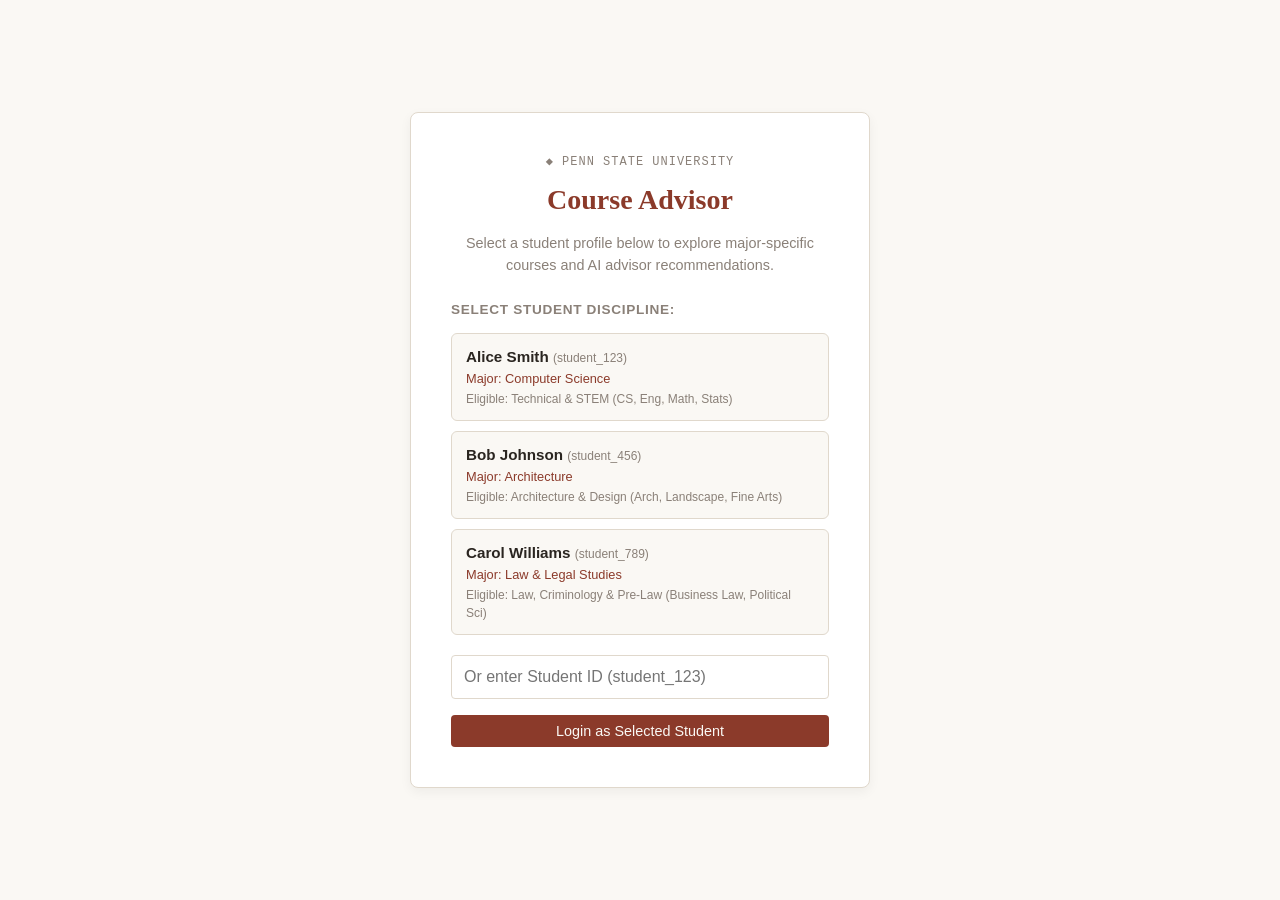
==== templates/index.html @ bd3c62d1 "feat: AI Academic Advisor — CockroachDB + AWS S3 + Multi-tier LLM ## Summary Full-stack AI-powered u" ====
<!DOCTYPE html>
<html lang="en">
<head>
    <meta charset="UTF-8">
    <meta name="viewport" content="width=device-width, initial-scale=1.0">
    <meta name="description" content="AI Course Advisor Login">
    <title>Login - AI Course Advisor</title>
    <link rel="stylesheet" href="/static/style.css?v=20260816_scroll">
    <style>
        .student-selector-title {
            font-size: 0.85rem;
            font-weight: 600;
            color: var(--muted-color);
            text-transform: uppercase;
            letter-spacing: 0.05em;
            margin: 20px 0 12px 0;
            text-align: left;
        }
        .student-cards-grid {
            display: grid;
            grid-template-columns: 1fr;
            gap: 10px;
            margin-bottom: 20px;
        }
        .student-card-option {
            border: 1px solid var(--rule-color);
            border-radius: 6px;
            padding: 12px 14px;
            background-color: var(--bg-color);
            text-align: left;
            cursor: pointer;
            transition: all 0.2s;
        }
        .student-card-option:hover {
            border-color: var(--seal-color);
            background-color: #fdfbf7;
        }
        .card-student-name {
            font-weight: 600;
            font-size: 0.95rem;
            color: var(--fg-color);
        }
        .card-student-major {
            font-size: 0.8rem;
            color: var(--seal-color);
            font-weight: 500;
        }
        .card-student-desc {
            font-size: 0.75rem;
            color: var(--muted-color);
            margin-top: 2px;
        }
    </style>
</head>
<body>
    <div class="login-container">
        <div class="login-card" style="max-width:460px;">
            <div class="login-header-mono">
                <span>◆ Penn State University</span>
            </div>
            <h1 class="login-title">Course Advisor</h1>
            <p class="login-subtitle">Select a student profile below to explore major-specific courses and AI advisor recommendations.</p>
            
            <div class="student-selector-title">Select Student Discipline:</div>
            <div class="student-cards-grid">
                <div class="student-card-option" data-id="student_123">
                    <div class="card-student-name">Alice Smith <span style="font-size:0.75rem;color:var(--muted-color);font-weight:normal">(student_123)</span></div>
                    <div class="card-student-major">Major: Computer Science</div>
                    <div class="card-student-desc">Eligible: Technical & STEM (CS, Eng, Math, Stats)</div>
                </div>
                <div class="student-card-option" data-id="student_456">
                    <div class="card-student-name">Bob Johnson <span style="font-size:0.75rem;color:var(--muted-color);font-weight:normal">(student_456)</span></div>
                    <div class="card-student-major">Major: Architecture</div>
                    <div class="card-student-desc">Eligible: Architecture & Design (Arch, Landscape, Fine Arts)</div>
                </div>
                <div class="student-card-option" data-id="student_789">
                    <div class="card-student-name">Carol Williams <span style="font-size:0.75rem;color:var(--muted-color);font-weight:normal">(student_789)</span></div>
                    <div class="card-student-major">Major: Law & Legal Studies</div>
                    <div class="card-student-desc">Eligible: Law, Criminology & Pre-Law (Business Law, Political Sci)</div>
                </div>
            </div>

            <form id="loginForm" class="login-form">
                <input type="text" id="studentId" class="form-input" placeholder="Or enter Student ID (student_123)" required>
                <button type="submit" class="btn btn-primary" id="loginBtn">Login as Selected Student</button>
                <div id="errorMessage" class="error-msg hidden"></div>
            </form>
        </div>
    </div>

    <script>
        document.addEventListener('DOMContentLoaded', function() {
            var loginForm = document.getElementById('loginForm');
            var errorMessage = document.getElementById('errorMessage');
            var loginBtn = document.getElementById('loginBtn');
            var studentIdInput = document.getElementById('studentId');

            document.querySelectorAll('.student-card-option').forEach(function(card) {
                card.addEventListener('click', function() {
                    var id = this.getAttribute('data-id');
                    studentIdInput.value = id;
                    doLogin(id);
                });
            });

            loginForm.addEventListener('submit', function(e) {
                e.preventDefault();
                var studentId = studentIdInput.value.trim();
                if (!studentId) {
                    showError("Please select or enter a Student ID");
                    return;
                }
                doLogin(studentId);
            });

            function doLogin(studentId) {
                loginBtn.disabled = true;
                loginBtn.textContent = "Loading...";
                errorMessage.classList.add('hidden');

                fetch('/api/login', {
                    method: 'POST',
                    headers: { 'Content-Type': 'application/json' },
                    body: JSON.stringify({ student_id: studentId })
                })
                .then(function(response) {
                    if (!response.ok) throw new Error('Login failed');
                    return response.json();
                })
                .then(function(data) {
                    sessionStorage.setItem('student_id', studentId);
                    if(data && data.student) {
                        if(data.student.name) sessionStorage.setItem('student_name', data.student.name);
                        if(data.student.major) sessionStorage.setItem('student_major', data.student.major);
                        if(data.student.sample_prompts) sessionStorage.setItem('sample_prompts', JSON.stringify(data.student.sample_prompts));
                    }
                    if(data && data.completed_courses) {
                        sessionStorage.setItem('completed_courses', JSON.stringify(data.completed_courses));
                    }
                    if(data && data.upcoming_term) {
                        sessionStorage.setItem('upcoming_term', data.upcoming_term);
                    }
                    window.location.href = '/advisor?student_id=' + encodeURIComponent(studentId);
                })
                .catch(function(error) {
                    showError('Invalid Student ID or server error.');
                    loginBtn.disabled = false;
                    loginBtn.textContent = "Login as Selected Student";
                });
            }

            function showError(msg) {
                errorMessage.textContent = msg;
                errorMessage.classList.remove('hidden');
            }
        });
    </script>
</body>
</html>
---- static/style.css ----
/* CSS Variables */
:root {
    --bg-color: #faf8f4;
    --fg-color: #2a2520;
    --muted-color: #8a8078;
    --seal-color: #8b3a2a;
    --seal-fg: #faf8f4;
    --rule-color: #e0d8cc;
    --card-bg: #ffffff;
    --font-serif: Georgia, 'Times New Roman', serif;
    --font-sans: -apple-system, BlinkMacSystemFont, 'Segoe UI', sans-serif;
    --font-mono: 'Courier New', monospace;
}

/* Reset */
* {
    box-sizing: border-box;
    margin: 0;
    padding: 0;
}

body {
    font-family: var(--font-sans);
    background-color: var(--bg-color);
    color: var(--fg-color);
    line-height: 1.5;
    margin: 0;
}

.hidden {
    display: none !important;
}

/* Scrollbar */
::-webkit-scrollbar {
    width: 8px;
}
::-webkit-scrollbar-track {
    background: transparent;
}
::-webkit-scrollbar-thumb {
    background: var(--rule-color);
    border-radius: 4px;
}
::-webkit-scrollbar-thumb:hover {
    background: var(--muted-color);
}

/* Header */
.app-header {
    display: flex;
    justify-content: space-between;
    align-items: center;
    padding: 16px 24px;
    background-color: var(--card-bg);
    border-bottom: 1px solid var(--rule-color);
}
.header-brand {
    font-family: var(--font-serif);
    font-size: 1.25rem;
    font-weight: 600;
    color: var(--seal-color);
    display: flex;
    align-items: center;
    gap: 8px;
}
.header-search {
    display: flex;
    align-items: center;
    background-color: var(--bg-color);
    border: 1px solid var(--rule-color);
    border-radius: 4px;
    padding: 4px 12px;
}
.header-search input {
    border: none;
    background: transparent;
    padding: 4px;
    font-family: var(--font-sans);
    outline: none;
    width: 250px;
}
.header-user {
    display: flex;
    align-items: center;
    gap: 16px;
    font-size: 0.9rem;
}

/* Buttons */
.btn {
    padding: 8px 16px;
    border-radius: 4px;
    font-family: var(--font-sans);
    font-size: 0.9rem;
    cursor: pointer;
    border: none;
    outline: none;
    transition: all 0.2s;
}
.btn-primary {
    background-color: var(--seal-color);
    color: var(--seal-fg);
}
.btn-primary:hover {
    opacity: 0.9;
}
.btn-secondary {
    background-color: transparent;
    border: 1px solid var(--rule-color);
    color: var(--fg-color);
}
.btn-secondary:hover {
    background-color: var(--bg-color);
}

/* Login Page */
.login-container {
    height: 100vh;
    display: flex;
    align-items: center;
    justify-content: center;
}
.login-card {
    background-color: var(--card-bg);
    padding: 40px;
    border-radius: 8px;
    box-shadow: 0 4px 12px rgba(0,0,0,0.05);
    border: 1px solid var(--rule-color);
    width: 100%;
    max-width: 400px;
    text-align: center;
}
.login-header-mono {
    font-family: var(--font-mono);
    font-size: 0.75rem;
    text-transform: uppercase;
    letter-spacing: 1px;
    color: var(--muted-color);
    margin-bottom: 8px;
}
.login-title {
    font-family: var(--font-serif);
    font-size: 1.75rem;
    color: var(--seal-color);
    margin-bottom: 12px;
}
.login-subtitle {
    font-size: 0.9rem;
    color: var(--muted-color);
    margin-bottom: 24px;
}
.login-form {
    display: flex;
    flex-direction: column;
    gap: 16px;
}
.form-input {
    padding: 12px;
    border: 1px solid var(--rule-color);
    border-radius: 4px;
    font-family: var(--font-sans);
    font-size: 1rem;
    width: 100%;
}
.error-msg {
    color: var(--seal-color);
    font-size: 0.85rem;
    margin-top: 8px;
}

/* Advisor Layout */
.advisor-layout {
    display: grid;
    grid-template-columns: 240px minmax(0, 1fr) 380px;
    height: calc(100vh - 65px);
    overflow: hidden;
}

/* Sidebar */
.dept-sidebar {
    background-color: var(--bg-color);
    border-right: 1px solid var(--rule-color);
    padding: 16px 0;
    overflow-y: auto;
    display: flex;
    flex-direction: column;
}
.sidebar-heading {
    font-family: var(--font-mono);
    font-size: 0.75rem;
    color: var(--muted-color);
    padding: 0 16px;
    margin-bottom: 12px;
    letter-spacing: 1px;
}
.dept-btn {
    display: flex;
    justify-content: space-between;
    align-items: center;
    padding: 10px 16px;
    border: none;
    background: transparent;
    text-align: left;
    cursor: pointer;
    font-size: 0.9rem;
    color: var(--fg-color);
    border-left: 2px solid transparent;
}
.dept-btn:hover {
    background-color: var(--rule-color);
}
.dept-btn.active {
    border-left-color: var(--seal-color);
    background-color: var(--card-bg);
    font-weight: 600;
}
.dept-prefix {
    font-family: var(--font-mono);
    margin-right: 8px;
}
.dept-count {
    font-size: 0.75rem;
    color: var(--muted-color);
    background-color: var(--rule-color);
    padding: 2px 6px;
    border-radius: 12px;
}

/* Course Panel */
.course-panel {
    background-color: var(--card-bg);
    display: flex;
    flex-direction: column;
    min-height: 0;
    height: 100%;
}
.panel-header {
    padding: 16px 24px;
    border-bottom: 1px solid var(--rule-color);
    display: flex;
    justify-content: space-between;
    align-items: center;
    background-color: var(--bg-color);
    flex-shrink: 0;
}
.panel-title {
    font-family: var(--font-serif);
    font-size: 1.25rem;
    color: var(--seal-color);
}
.course-list {
    flex: 1;
    overflow-y: scroll;
    padding: 0;
    min-height: 0;
    -webkit-overflow-scrolling: touch;
}
.course-row {
    padding: 20px 24px;
    border-bottom: 1px solid var(--rule-color);
    transition: background-color 0.2s;
}
.course-row:hover {
    background-color: #fdfbf7;
}
.course-header-row {
    display: flex;
    justify-content: space-between;
    align-items: flex-start;
    gap: 16px;
}
.course-info-col {
    flex: 1;
}
.course-action-col {
    display: flex;
    flex-direction: column;
    align-items: flex-end;
    gap: 8px;
    flex-shrink: 0;
}
.course-meta {
    display: flex;
    align-items: center;
    gap: 12px;
    margin-bottom: 4px;
}
.course-code {
    font-family: var(--font-mono);
    color: var(--seal-color);
    font-weight: bold;
}
.course-credits {
    font-family: var(--font-mono);
    font-size: 0.8rem;
    color: var(--muted-color);
}
.course-title {
    font-family: var(--font-serif);
    font-size: 1.1rem;
    font-weight: 600;
    margin-bottom: 8px;
}
.course-desc {
    font-size: 0.9rem;
    color: var(--muted-color);
    display: -webkit-box;
    -webkit-line-clamp: 2;
    -webkit-box-orient: vertical;
    overflow: hidden;
}
.btn-enroll {
    background-color: var(--seal-color);
    color: var(--seal-fg);
    border: none;
    padding: 6px 16px;
    border-radius: 4px;
    font-size: 0.85rem;
    font-weight: 600;
    cursor: pointer;
    transition: opacity 0.2s;
}
.btn-enroll:hover {
    opacity: 0.9;
}
.btn-drop {
    background-color: transparent;
    color: #8b2a2a;
    border: 1px solid #8b2a2a;
    padding: 6px 16px;
    border-radius: 4px;
    font-size: 0.85rem;
    font-weight: 600;
    cursor: pointer;
    transition: background-color 0.2s;
}
.btn-drop:hover {
    background-color: #fdf2f2;
}
.badge-enrolled {
    background-color: #2e7d32;
    color: #ffffff;
    font-size: 0.75rem;
    font-weight: 600;
    padding: 3px 8px;
    border-radius: 12px;
    display: inline-block;
}
.badge-completed {
    background-color: #1b5e20;
    color: #ffffff;
    font-size: 0.75rem;
    font-weight: 600;
    padding: 3px 8px;
    border-radius: 12px;
    display: inline-block;
}
.btn-completed {
    background-color: #e8f5e9;
    color: #2e7d32;
    border: 1px solid #a5d6a7;
    padding: 6px 14px;
    border-radius: 4px;
    font-size: 0.85rem;
    font-weight: 600;
    cursor: not-allowed;
    opacity: 0.9;
}
.badge-restricted {
    background-color: #f5f0eb;
    color: #7a6e65;
    border: 1px solid #d4c8bc;
    font-size: 0.75rem;
    font-weight: 500;
    padding: 2px 8px;
    border-radius: 12px;
    display: inline-block;
}
.btn-restricted {
    background-color: var(--rule-color);
    color: var(--muted-color);
    border: 1px solid var(--rule-color);
    padding: 6px 14px;
    border-radius: 4px;
    font-size: 0.85rem;
    font-weight: 500;
    cursor: not-allowed;
    opacity: 0.85;
}

/* Chat Panel */
.chat-panel {
    background-color: var(--bg-color);
    border-left: 1px solid var(--rule-color);
    display: flex;
    flex-direction: column;
    min-height: 0; /* Critical for flex/grid containment */
}
.chat-header {
    padding: 16px 20px;
    border-bottom: 1px solid var(--rule-color);
    background-color: var(--card-bg);
    cursor: pointer;
    transition: background-color 0.2s;
    flex-shrink: 0;
}
.chat-header:hover {
    background-color: var(--bg-color);
}
.chat-title {
    font-family: var(--font-serif);
    font-size: 1.1rem;
    color: var(--seal-color);
    display: flex;
    align-items: center;
    gap: 8px;
}
.chat-subtitle {
    font-size: 0.8rem;
    color: var(--muted-color);
    margin-top: 4px;
}
.chat-messages {
    flex: 1;
    overflow-y: auto;
    padding: 20px;
    display: flex;
    flex-direction: column;
    gap: 16px;
    min-height: 0; /* Critical for flex overflow */
}
.chat-msg {
    max-width: 85%;
    padding: 12px 16px;
    border-radius: 8px;
    font-size: 0.9rem;
    line-height: 1.4;
}
.chat-msg.user {
    align-self: flex-end;
    background-color: var(--seal-color);
    color: var(--seal-fg);
    border-bottom-right-radius: 2px;
}
.chat-msg.assistant {
    align-self: flex-start;
    background-color: var(--card-bg);
    border: 1px solid var(--rule-color);
    border-bottom-left-radius: 2px;
}
.suggestion-chips {
    display: flex;
    flex-direction: column;
    gap: 8px;
    margin-top: auto;
    padding: 0 4px; /* Ensure borders aren't clipped */
}
.suggestion-chip {
    background-color: var(--card-bg);
    border: 1px solid var(--rule-color);
    padding: 12px 16px;
    border-radius: 20px;
    font-size: 0.9rem;
    color: var(--fg-color);
    text-align: left;
    cursor: pointer;
    transition: background-color 0.2s, border-color 0.2s;
    white-space: normal; /* Fix text cut-off on small screens */
    word-wrap: break-word;
    width: 100%;
}
.suggestion-chip:hover {
    background-color: var(--bg-color);
    border-color: var(--seal-color);
}
.chat-input-area {
    padding: 16px;
    background-color: var(--card-bg);
    border-top: 1px solid var(--rule-color);
    display: flex;
    gap: 8px;
    flex-shrink: 0;
}
.chat-input {
    flex: 1;
    padding: 10px 12px;
    border: 1px solid var(--rule-color);
    border-radius: 4px;
    font-family: var(--font-sans);
    resize: none;
    height: 40px;
}

/* Rec Cards */
.rec-card {
    background-color: var(--card-bg);
    border: 1px solid var(--rule-color);
    border-radius: 6px;
    padding: 12px;
    margin-top: 12px;
}
.rec-header {
    display: flex;
    justify-content: space-between;
    align-items: center;
    margin-bottom: 8px;
}
.rec-code {
    font-family: var(--font-mono);
    color: var(--seal-color);
    font-weight: bold;
    font-size: 0.9rem;
}
.rec-title {
    font-family: var(--font-serif);
    font-size: 1rem;
    margin-bottom: 8px;
}
.rec-fit {
    margin-bottom: 8px;
}
.fit-label {
    font-size: 0.75rem;
    color: var(--muted-color);
    display: flex;
    justify-content: space-between;
    margin-bottom: 4px;
}
.fit-bar-bg {
    height: 6px;
    background-color: var(--rule-color);
    border-radius: 3px;
    overflow: hidden;
}
.fit-bar-fill {
    height: 100%;
    background-color: var(--seal-color);
    border-radius: 3px;
}
.rec-desc {
    font-size: 0.85rem;
    color: var(--muted-color);
    margin-bottom: 8px;
}
.rec-tags {
    display: flex;
    flex-wrap: wrap;
    gap: 6px;
}
.tag {
    font-family: var(--font-mono);
    font-size: 0.7rem;
    padding: 2px 6px;
    border: 1px solid var(--rule-color);
    border-radius: 12px;
    background-color: var(--bg-color);
}

.rec-grade {
    font-family: var(--font-mono);
    font-size: 0.8rem;
    color: var(--seal-color);
    margin-bottom: 8px;
    font-weight: 600;
}

.rec-benefits {
    font-size: 0.85rem;
    color: var(--fg-color);
    margin-bottom: 8px;
    line-height: 1.5;
}

.chat-footer-info {
    font-family: var(--font-mono);
    font-size: 0.7rem;
    color: var(--muted-color);
    padding: 8px 16px;
    border-top: 1px solid var(--rule-color);
    margin-top: 8px;
}

/* Dept name styling */
.dept-name {
    flex: 1;
    font-size: 0.85rem;
    line-height: 1.3;
}

/* Spinner */
.spinner {
    width: 24px;
    height: 24px;
    border: 3px solid var(--rule-color);
    border-top-color: var(--seal-color);
    border-radius: 50%;
    animation: spin 0.8s linear infinite;
    margin: 20px auto;
}

@keyframes spin {
    to { transform: rotate(360deg); }
}

/* Floating chat button - hidden on desktop */
.floating-chat-btn {
    display: none;
}

/* Responsive */
.mobile-nav, .mobile-overlay {
    display: none;
}

@media (max-width: 1024px) {
    .advisor-layout {
        grid-template-columns: 1fr;
    }
    .dept-sidebar, .chat-panel {
        display: none;
    }
    .mobile-nav {
        display: flex;
        padding: 12px;
        background-color: var(--bg-color);
        border-bottom: 1px solid var(--rule-color);
        gap: 12px;
    }
    .mobile-dept-select {
        flex: 1;
        padding: 8px;
        border: 1px solid var(--rule-color);
        border-radius: 4px;
        background-color: var(--card-bg);
    }
    .floating-chat-btn {
        display: block;
        position: fixed;
        bottom: 24px;
        right: 24px;
        width: 56px;
        height: 56px;
        border-radius: 28px;
        background-color: var(--seal-color);
        color: var(--seal-fg);
        border: none;
        box-shadow: 0 4px 12px rgba(0,0,0,0.2);
        font-size: 1.5rem;
        cursor: pointer;
        z-index: 100;
    }
    .chat-panel.mobile-active {
        display: flex;
        position: fixed;
        top: 0;
        left: 0;
        right: 0;
        bottom: 0;
        z-index: 1000;
        border: none;
    }
    .mobile-overlay {
        display: block;
        position: absolute;
        top: 16px;
        right: 16px;
        background: transparent;
        border: none;
        font-size: 1.5rem;
        cursor: pointer;
        color: var(--muted-color);
    }
}

/* Student Dashboard Styles */
.student-dashboard {
    background-color: var(--card-bg);
    border-bottom: 1px solid var(--rule-color);
    padding: 20px 24px;
    flex-shrink: 0;
}

.dashboard-header {
    display: flex;
    justify-content: space-between;
    align-items: center;
    margin-bottom: 16px;
}

.dashboard-header h3 {
    margin: 0;
    font-family: var(--font-serif);
    font-size: 1.25rem;
    font-weight: 500;
}

.upcoming-term-badge {
    background-color: var(--burgundy);
    color: white;
    padding: 4px 12px;
    border-radius: 100px;
    font-size: 0.85rem;
    font-weight: 600;
    letter-spacing: 0.02em;
}

.dashboard-content {
    background-color: var(--bg-color);
    padding: 16px;
    border-radius: 8px;
    border: 1px solid var(--rule-color);
}

.dashboard-section-title {
    font-size: 0.8rem;
    font-weight: 600;
    color: var(--muted-color);
    text-transform: uppercase;
    letter-spacing: 0.05em;
    margin-bottom: 12px;
}

.enrolled-courses-list {
    display: flex;
    flex-wrap: wrap;
    gap: 8px;
}

.course-pill {
    background-color: var(--card-bg);
    border: 1px solid var(--rule-color);
    color: var(--text-color);
    padding: 6px 12px;
    border-radius: 6px;
    font-size: 0.85rem;
    font-weight: 500;
}
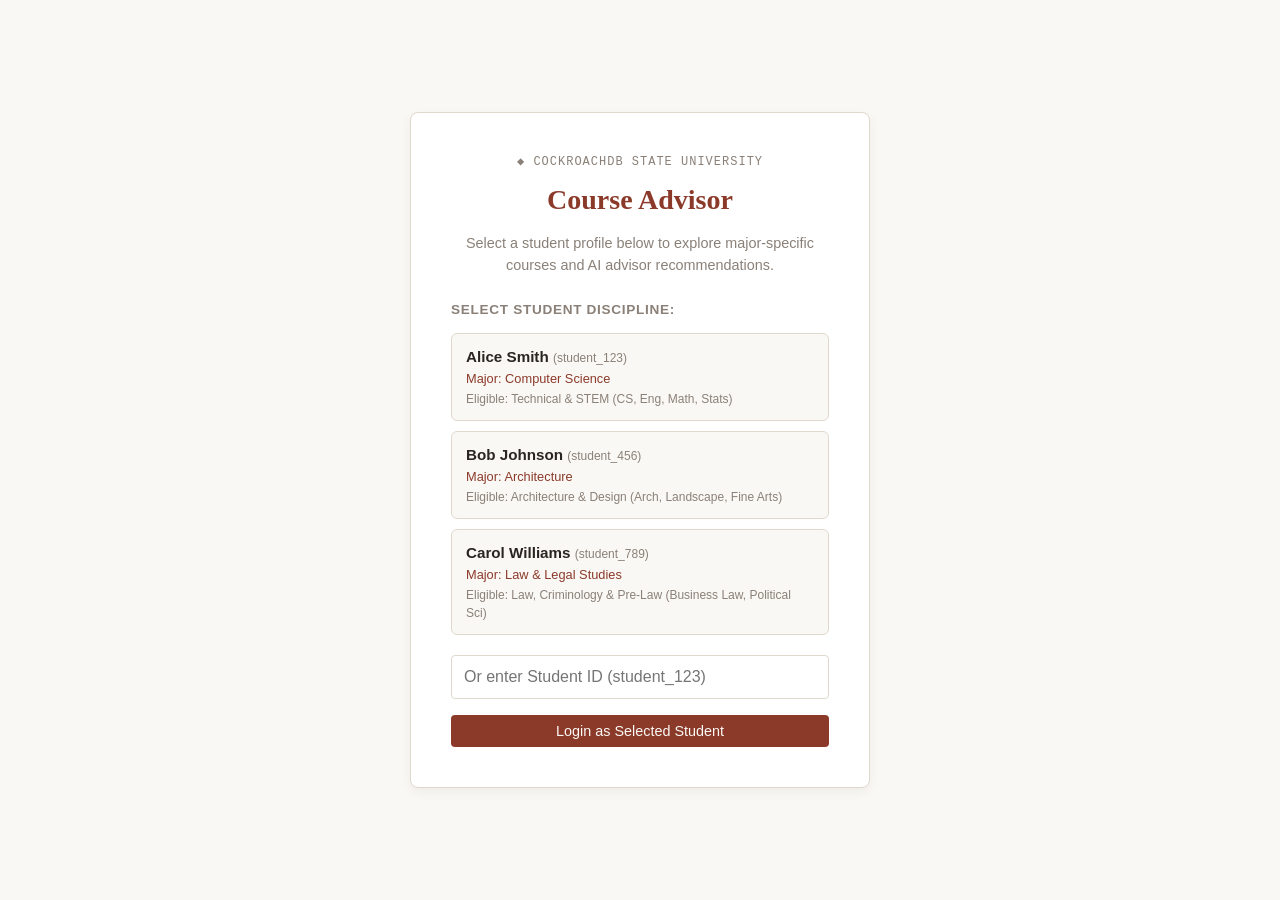
==== commit 4552170b: "refactor: rename University name to CockroachDB State University" ====
--- a/templates/index.html
+++ b/templates/index.html
@@ -56,7 +56,7 @@
     <div class="login-container">
         <div class="login-card" style="max-width:460px;">
             <div class="login-header-mono">
-                <span>◆ Penn State University</span>
+                <span>◆ CockroachDB State University</span>
             </div>
             <h1 class="login-title">Course Advisor</h1>
             <p class="login-subtitle">Select a student profile below to explore major-specific courses and AI advisor recommendations.</p>
